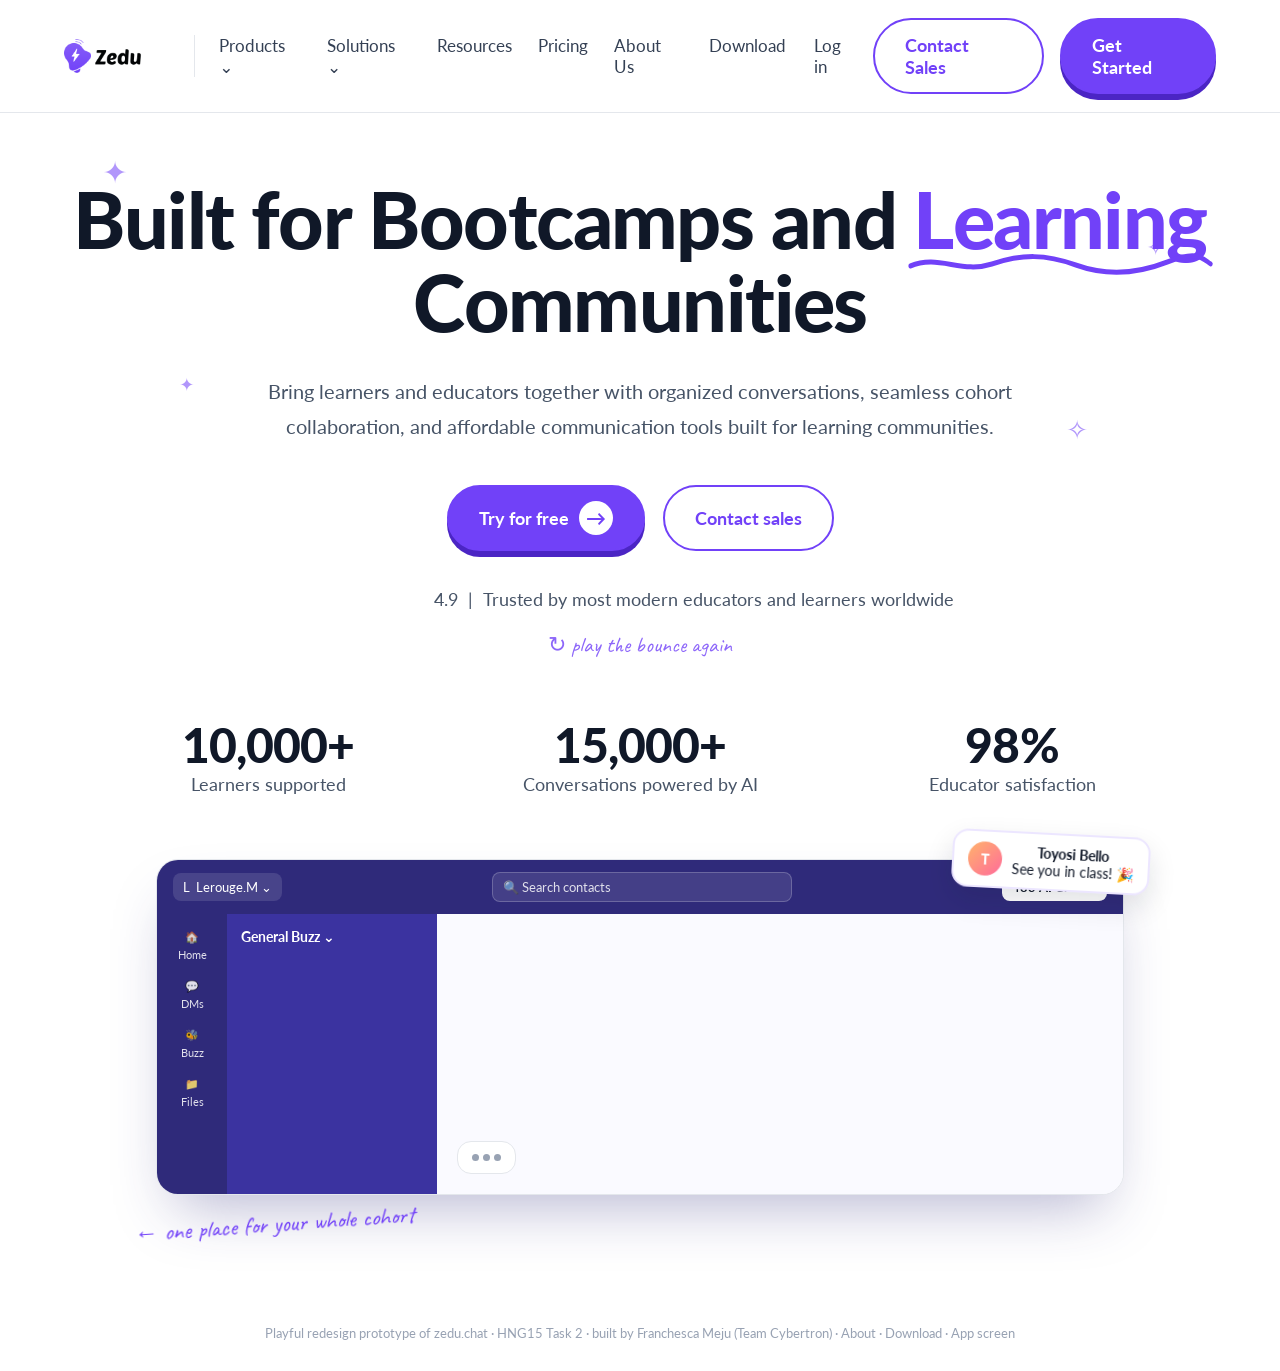
==== index.html @ e23e91f3 "Add subtle-delight app channel screen" ====
<!doctype html>
<html lang="en">
<head>
<meta charset="utf-8" />
<meta name="viewport" content="width=device-width, initial-scale=1" />
<title>Zedu — Built for Bootcamps and Learning Communities</title>
<meta name="description" content="A playful redesign prototype of the Zedu homepage hero (HNG15 Task 2)." />
<link rel="icon" href="zedu-logo.png" />
<link rel="preconnect" href="https://fonts.googleapis.com" />
<link rel="preconnect" href="https://fonts.gstatic.com" crossorigin />
<link href="https://fonts.googleapis.com/css2?family=Lato:wght@400;700;900&family=Caveat:wght@600&display=swap" rel="stylesheet" />
<style>
  :root {
    --purple: #7141f8;
    --purple-soft: #ece6ff;
    --purple-deep: #2f2a7a;
    --ink: #101828;
    --muted: #475467;
    --line: #e4e7ec;
    --bg: #ffffff;
    --star: #fdb022;
  }
  * { box-sizing: border-box; }
  html { scroll-behavior: smooth; }
  body {
    margin: 0;
    font-family: "Lato", system-ui, -apple-system, "Segoe UI", sans-serif;
    color: var(--ink);
    background: var(--bg);
    overflow-x: hidden;
  }
  a { color: inherit; text-decoration: none; }
  button { font: inherit; cursor: pointer; }

  /* ---------- Nav ---------- */
  .nav {
    position: sticky; top: 0; z-index: 20;
    display: flex; align-items: center; gap: 28px;
    padding: 18px clamp(16px, 5vw, 88px);
    background: rgba(255,255,255,.85);
    backdrop-filter: blur(10px);
    border-bottom: 1px solid var(--line);
  }
  .logo { display: flex; align-items: center; }
  .logo img { height: 34px; width: auto; transition: transform .4s cubic-bezier(.34,1.56,.64,1); }
  .logo:hover img { transform: rotate(-8deg) scale(1.08); }
  .links { display: flex; gap: 26px; font-size: 17px; color: #344054; margin-left: 24px; padding-left: 24px; border-left: 1px solid var(--line); }
  .links a { position: relative; }
  .links a::after {
    content: ""; position: absolute; left: 0; right: 0; bottom: -6px; height: 3px; border-radius: 3px;
    background: var(--purple); transform: scaleX(0); transform-origin: left; transition: transform .3s ease;
  }
  .links a:hover::after { transform: scaleX(1); }
  .nav-right { margin-left: auto; display: flex; align-items: center; gap: 16px; }
  .btn {
    display: inline-flex; align-items: center; gap: 10px;
    border-radius: 999px; padding: 14px 30px; font-size: 18px; font-weight: 700;
    transition: transform .2s cubic-bezier(.34,1.56,.64,1), box-shadow .2s ease, background .2s ease;
    border: 2px solid var(--purple);
  }
  .btn-solid { background: var(--purple); color: #fff; box-shadow: 0 6px 0 #4b25c4; }
  .btn-solid:hover { transform: translateY(-2px) rotate(-1deg); box-shadow: 0 8px 0 #4b25c4; }
  .btn-solid:active { transform: translateY(4px) scale(.97); box-shadow: 0 2px 0 #4b25c4; }
  .btn-ghost { background: #fff; color: var(--purple); }
  .btn-ghost:hover { background: var(--purple-soft); transform: translateY(-2px) rotate(1deg); }
  .login { font-size: 17px; color: #344054; }
  .menu-btn { display: none; margin-left: auto; background: none; border: 0; font-size: 28px; color: var(--ink); }

  /* ---------- Hero ---------- */
  .hero { position: relative; text-align: center; padding: 64px 16px 40px; isolation: isolate; }
  h1 {
    font-size: clamp(36px, 6.2vw, 82px); font-weight: 900; line-height: 1.05;
    letter-spacing: -.02em; margin: 0 auto; max-width: 1400px;
  }
  .word { display: inline-block; white-space: nowrap; }
  .learning { position: relative; color: var(--purple); }
  /* Each letter drops in and bounces when the page opens, then jumps when hovered. */
  .ch { display: inline-block; opacity: 0; transform: translateY(-90px) rotate(-12deg); }
  .play .ch { animation: drop .75s cubic-bezier(.34,1.7,.64,1) forwards; animation-delay: var(--d); }
  @keyframes drop {
    0% { opacity: 0; transform: translateY(-90px) rotate(-12deg); }
    60% { opacity: 1; transform: translateY(10px) rotate(4deg) scaleY(.9); }
    80% { transform: translateY(-6px) rotate(-2deg); }
    100% { opacity: 1; transform: none; }
  }
  .ch.hop { animation: hop .45s cubic-bezier(.34,1.56,.64,1); opacity: 1; transform: none; }
  @keyframes hop { 40% { transform: translateY(-16px) rotate(-8deg); } 100% { transform: none; } }
  .squiggle { position: absolute; left: -2%; bottom: -14px; width: 104%; height: 22px; overflow: visible; }
  .squiggle path {
    fill: none; stroke: var(--purple); stroke-width: 5; stroke-linecap: round;
    stroke-dasharray: 420; stroke-dashoffset: 420;
  }
  .play .squiggle path { animation: draw 1.2s ease-out forwards; animation-delay: var(--sq, 2s); }
  @keyframes draw { to { stroke-dashoffset: 0; } }
  .replay { margin-top: 18px; background: none; border: 0; color: var(--purple); font-family: "Caveat", cursive; font-size: 22px; opacity: .8; }
  .replay:hover { opacity: 1; transform: rotate(-3deg); }

  .sub { max-width: 780px; margin: 30px auto 0; font-size: clamp(17px, 1.6vw, 22px); line-height: 1.75; color: var(--muted); }
  .ctas { display: flex; gap: 18px; justify-content: center; margin-top: 40px; flex-wrap: wrap; }
  .arrow {
    display: inline-grid; place-items: center; width: 34px; height: 34px; border-radius: 50%;
    background: #fff; color: var(--purple); font-size: 20px; transition: transform .3s ease;
  }
  .btn-solid:hover .arrow { animation: nudge .6s ease-in-out infinite; }
  @keyframes nudge { 50% { transform: translateX(5px); } }

  .rating { margin-top: 34px; display: flex; gap: 10px; justify-content: center; align-items: center; color: var(--muted); font-size: 18px; flex-wrap: wrap; }
  .stars span { color: var(--star); font-size: 22px; display: inline-block; opacity: 0; transform: scale(0) rotate(-90deg); }
  .stars.pop span { animation: starPop .5s cubic-bezier(.34,1.56,.64,1) forwards; }
  .stars.pop span:nth-child(2) { animation-delay: .1s; }
  .stars.pop span:nth-child(3) { animation-delay: .2s; }
  .stars.pop span:nth-child(4) { animation-delay: .3s; }
  .stars.pop span:nth-child(5) { animation-delay: .4s; }
  @keyframes starPop { to { opacity: 1; transform: scale(1) rotate(0); } }
  .stars.pop span:hover { animation: twirl .6s ease; opacity: 1; transform: none; }
  @keyframes twirl { to { transform: rotate(360deg) scale(1.3); } }

  .stats { display: grid; grid-template-columns: repeat(3, 1fr); max-width: 1100px; margin: 56px auto 0; gap: 16px; }
  .stat b { display: block; font-size: clamp(32px, 4vw, 48px); font-weight: 900; letter-spacing: -.02em; }
  .stat small { font-size: 18px; color: var(--muted); }
  .stat { transition: transform .3s cubic-bezier(.34,1.56,.64,1); }
  .stat:hover { transform: translateY(-6px); }

  /* ---------- Playful background ---------- */
  .doodle { position: absolute; z-index: -1; pointer-events: none; color: var(--purple); opacity: .55; }
  .twinkle { animation: twinkle 3s ease-in-out infinite; }
  @keyframes twinkle { 50% { transform: scale(.6) rotate(25deg); opacity: .2; } }
  .d1 { top: 40px; left: 8%; font-size: 30px; }
  .d2 { top: 120px; right: 9%; font-size: 22px; animation-delay: .8s; }
  .d3 { top: 260px; left: 14%; font-size: 18px; animation-delay: 1.6s; }
  .d4 { top: 300px; right: 15%; font-size: 26px; animation-delay: 2.2s; }

  .bubbles { position: absolute; inset: 0; z-index: -1; overflow: hidden; pointer-events: none; }
  .bubble {
    position: absolute; bottom: -80px; padding: 8px 14px; border-radius: 18px 18px 18px 4px;
    background: var(--purple-soft); color: var(--purple); font-weight: 700; font-size: 15px;
    box-shadow: 0 6px 16px rgba(113,65,248,.15); white-space: nowrap;
    animation: rise linear forwards;
  }
  .bubble.right { border-radius: 18px 18px 4px 18px; background: #fff; border: 2px solid var(--purple-soft); }
  @keyframes rise {
    0% { transform: translateY(0) rotate(-4deg); opacity: 0; }
    10% { opacity: .95; }
    50% { transform: translateY(-50vh) translateX(14px) rotate(3deg); }
    100% { transform: translateY(-110vh) translateX(-10px) rotate(-3deg); opacity: 0; }
  }

  .plane { position: absolute; z-index: -1; top: 170px; left: -80px; font-size: 34px; offset-path: path("M0,60 C220,-40 420,160 680,40 S1160,-20 1500,80"); animation: fly 12s ease-in-out infinite; }
  @supports not (offset-path: path("M0,0")) { .plane { display: none; } }
  @keyframes fly { 0% { offset-distance: 0%; opacity: 0; } 8% { opacity: 1; } 92% { opacity: 1; } 100% { offset-distance: 100%; opacity: 0; } }

  /* ---------- App preview ---------- */
  .preview-wrap { position: relative; max-width: 1000px; margin: 64px auto 0; padding: 0 16px; }
  .preview {
    border-radius: 22px; overflow: hidden; border: 1px solid var(--line);
    box-shadow: 0 30px 60px -20px rgba(47,42,122,.35);
    animation: bob 6s ease-in-out infinite; background: #fff; text-align: left;
  }
  @keyframes bob { 50% { transform: translateY(-10px); } }
  .p-top { background: var(--purple-deep); color: #fff; display: flex; align-items: center; gap: 14px; padding: 12px 16px; font-size: 13px; }
  .p-org { background: rgba(255,255,255,.12); padding: 6px 10px; border-radius: 8px; }
  .p-search { flex: 1; max-width: 300px; margin: 0 auto; background: rgba(255,255,255,.12); border: 1px solid rgba(255,255,255,.25); border-radius: 8px; padding: 6px 10px; opacity: .85; }
  .p-credits { background: #fff; color: var(--ink); padding: 6px 10px; border-radius: 8px; font-weight: 700; }
  .p-body { display: grid; grid-template-columns: 70px 210px 1fr; min-height: 280px; }
  .p-rail { background: var(--purple-deep); display: flex; flex-direction: column; gap: 18px; align-items: center; padding: 16px 0; color: #fff; font-size: 11px; }
  .p-rail div { display: grid; gap: 4px; justify-items: center; opacity: .85; }
  .p-side { background: #3b33a0; color: #fff; padding: 14px; display: grid; align-content: start; gap: 8px; font-size: 14px; }
  .p-side .ch { padding: 8px 10px; border-radius: 8px; transition: background .2s, transform .2s; }
  .p-side .ch:hover { background: rgba(255,255,255,.15); transform: translateX(4px); }
  .p-side .ch.on { background: rgba(255,255,255,.2); font-weight: 700; }
  .p-main { padding: 20px; display: grid; align-content: end; gap: 10px; background: #fafaff; }
  .msg { max-width: 75%; padding: 10px 14px; border-radius: 14px 14px 14px 4px; background: #fff; border: 1px solid var(--line); font-size: 14px; opacity: 0; transform: translateY(12px) scale(.96); }
  .msg.me { justify-self: end; border-radius: 14px 14px 4px 14px; background: var(--purple); color: #fff; border: 0; }
  .msg.show { animation: msgIn .45s cubic-bezier(.34,1.56,.64,1) forwards; }
  @keyframes msgIn { to { opacity: 1; transform: none; } }
  .typing { display: inline-flex; gap: 4px; padding: 12px 14px; background: #fff; border: 1px solid var(--line); border-radius: 14px; width: max-content; }
  .typing i { width: 7px; height: 7px; border-radius: 50%; background: #98a2b3; animation: dot 1.2s infinite; }
  .typing i:nth-child(2) { animation-delay: .15s; } .typing i:nth-child(3) { animation-delay: .3s; }
  @keyframes dot { 30% { transform: translateY(-5px); background: var(--purple); } }
  .note {
    position: absolute; right: -10px; top: -26px; background: #fff; border-radius: 16px; padding: 10px 14px;
    border: 2px solid var(--purple-soft); box-shadow: 0 12px 28px rgba(16,24,40,.12); font-size: 14px;
    display: flex; gap: 10px; align-items: center; transform: rotate(3deg); animation: wiggle 4s ease-in-out infinite;
  }
  .note .av { width: 34px; height: 34px; border-radius: 50%; background: linear-gradient(135deg,#ffb36b,#ff6b9a); display: grid; place-items: center; color: #fff; font-weight: 900; }
  @keyframes wiggle { 0%,100% { transform: rotate(3deg); } 50% { transform: rotate(-2deg) translateY(-4px); } }
  .hand { font-family: "Caveat", cursive; color: var(--purple); font-size: 24px; position: absolute; left: -6px; bottom: -44px; transform: rotate(-4deg); }

  /* ---------- Cursor sparkles + confetti ---------- */
  .spark, .confetti { position: fixed; pointer-events: none; z-index: 50; }
  .spark { width: 8px; height: 8px; border-radius: 50%; background: var(--purple); animation: spark .7s ease-out forwards; }
  @keyframes spark { to { transform: translate(var(--dx), var(--dy)) scale(0); opacity: 0; } }
  .confetti { font-size: 22px; animation: burst 1.1s cubic-bezier(.2,.8,.3,1) forwards; }
  @keyframes burst { to { transform: translate(var(--dx), var(--dy)) rotate(var(--rot)); opacity: 0; } }

  footer { text-align: center; color: #98a2b3; font-size: 13px; padding: 90px 16px 30px; }

  /* ---------- Responsive ---------- */
  @media (max-width: 1100px) { .links { display: none; } }
  @media (max-width: 760px) {
    .nav-right { display: none; }
    .menu-btn { display: block; }
    .nav.open .nav-right { display: flex; flex-direction: column; position: absolute; top: 100%; left: 0; right: 0; background: #fff; padding: 16px; border-bottom: 1px solid var(--line); }
    .stats { grid-template-columns: 1fr; gap: 26px; }
    .p-body { grid-template-columns: 1fr; }
    .p-rail, .p-side { display: none; }
    .note { right: 6px; top: -34px; font-size: 12px; }
    .learning { white-space: normal; }
    .plane { display: none; }
  }

  /* Respect people who prefer less motion */
  @media (prefers-reduced-motion: reduce) {
    *, *::before, *::after { animation: none !important; transition: none !important; }
    .stars span, .msg, .ch { opacity: 1; transform: none; }
    .squiggle path { stroke-dashoffset: 0; }
    .bubbles, .plane { display: none; }
  }
</style>
</head>
<body>
  <nav class="nav" id="nav">
    <a class="logo" href="#" aria-label="Zedu home"><img src="zedu-logo.png" alt="Zedu" /></a>
    <div class="links">
      <a href="#">Products ⌄</a><a href="#">Solutions ⌄</a><a href="#">Resources</a>
      <a href="#">Pricing</a><a href="about.html">About Us</a><a href="download.html">Download</a>
    </div>
    <div class="nav-right">
      <a class="login" href="#">Log in</a>
      <a class="btn btn-ghost" href="#">Contact Sales</a>
      <a class="btn btn-solid" href="#">Get Started</a>
    </div>
    <button class="menu-btn" aria-label="Open menu" onclick="document.getElementById('nav').classList.toggle('open')">☰</button>
  </nav>

  <main class="hero">
    <div class="bubbles" id="bubbles" aria-hidden="true"></div>
    <div class="plane" aria-hidden="true">✈️</div>
    <div class="doodle twinkle d1" aria-hidden="true">✦</div>
    <div class="doodle twinkle d2" aria-hidden="true">✧</div>
    <div class="doodle twinkle d3" aria-hidden="true">✦</div>
    <div class="doodle twinkle d4" aria-hidden="true">✧</div>

    <h1 id="headline" aria-label="Built for Bootcamps and Learning Communities"></h1>

    <p class="sub">Bring learners and educators together with organized conversations, seamless cohort collaboration, and affordable communication tools built for learning communities.</p>

    <div class="ctas">
      <a class="btn btn-solid" href="#" id="try">Try for free <span class="arrow">→</span></a>
      <a class="btn btn-ghost" href="#">Contact sales</a>
    </div>

    <div class="rating">
      <span class="stars" id="stars" aria-label="Rated 4.9 out of 5"><span>★</span><span>★</span><span>★</span><span>★</span><span>★</span></span>
      <span>4.9</span><span aria-hidden="true">|</span>
      <span>Trusted by most modern educators and learners worldwide</span>
    </div>
    <button class="replay" id="replay" type="button">↻ play the bounce again</button>

    <section class="stats" aria-label="Zedu in numbers">
      <div class="stat"><b data-count="10000" data-suffix="+">0</b><small>Learners supported</small></div>
      <div class="stat"><b data-count="15000" data-suffix="+">0</b><small>Conversations powered by AI</small></div>
      <div class="stat"><b data-count="98" data-suffix="%">0</b><small>Educator satisfaction</small></div>
    </section>

    <div class="preview-wrap">
      <div class="note"><span class="av">T</span><span><b>Toyosi Bello</b><br/>See you in class! 🎉</span></div>
      <div class="preview" aria-label="Zedu app preview">
        <div class="p-top"><span class="p-org">L &nbsp;Lerouge.M ⌄</span><span class="p-search">🔍 Search contacts</span><span class="p-credits">483 AI Credits</span></div>
        <div class="p-body">
          <div class="p-rail"><div>🏠<span>Home</span></div><div>💬<span>DMs</span></div><div>🐝<span>Buzz</span></div><div>📁<span>Files</span></div></div>
          <div class="p-side"><b>General Buzz ⌄</b><span class="ch on"># cohort-12</span><span class="ch"># announcements</span><span class="ch"># design-track</span><span class="ch">🎥 Meeting</span></div>
          <div class="p-main" id="chat">
            <div class="msg">Morning everyone! Today's live class starts at 10 ☀️</div>
            <div class="msg me">Joining from my phone 📱</div>
            <div class="msg">AI notes from yesterday are pinned 📌</div>
            <div class="typing" aria-label="Someone is typing"><i></i><i></i><i></i></div>
          </div>
        </div>
      </div>
      <span class="hand">← one place for your whole cohort</span>
    </div>
  </main>

  <footer>Playful redesign prototype of zedu.chat · HNG15 Task 2 · built by Franchesca Meju (Team Cybertron) · <a href="about.html">About</a> · <a href="download.html">Download</a> · <a href="app.html">App screen</a></footer>

<script>
  const reduce = matchMedia("(prefers-reduced-motion: reduce)").matches;

  // Chat bubbles that drift up behind the hero: Zedu is about conversations.
  const words = ["Hello class 👋","Assignment due Fri 📚","Great question!","Live in 5 mins 🎥","Notes shared 📝","Welcome, cohort 12 🎓","Who's joining? 🙋","AI summary ready ✨"];
  const bubbles = document.getElementById("bubbles");
  function addBubble() {
    if (reduce || document.hidden) return;
    const b = document.createElement("div");
    b.className = "bubble" + (Math.random() < .4 ? " right" : "");
    b.textContent = words[Math.floor(Math.random() * words.length)];
    b.style.left = Math.random() * 90 + "%";
    const dur = 11 + Math.random() * 7;
    b.style.animationDuration = dur + "s";
    bubbles.appendChild(b);
    setTimeout(() => b.remove(), dur * 1000);
  }
  for (let i = 0; i < 3; i++) setTimeout(addBubble, i * 900);
  setInterval(addBubble, 2200);

  // Build the headline letter by letter so every letter can bounce in.
  const headline = document.getElementById("headline");
  const WORDS = ["Built", "for", "Bootcamps", "and", "Learning", "Communities"];
  const STEP = 0.045; // seconds between letters
  let n = 0;
  WORDS.forEach((w, wi) => {
    const word = document.createElement("span");
    word.className = "word" + (w === "Learning" ? " learning" : "");
    word.setAttribute("aria-hidden", "true");
    [...w].forEach((letter) => {
      const ch = document.createElement("span");
      ch.className = "ch";
      ch.textContent = letter;
      ch.style.setProperty("--d", (n++ * STEP).toFixed(3) + "s");
      // Hover makes a letter hop again.
      ch.addEventListener("mouseenter", () => {
        ch.classList.remove("hop"); void ch.offsetWidth; ch.classList.add("hop");
      });
      word.appendChild(ch);
    });
    if (w === "Learning") {
      word.insertAdjacentHTML("beforeend",
        '<svg class="squiggle" viewBox="0 0 400 22" preserveAspectRatio="none" aria-hidden="true"><path d="M3 14 C 40 2, 70 22, 110 12 S 180 2, 220 13 S 300 22, 340 10 S 385 6, 397 12"/></svg>');
    }
    headline.appendChild(word);
    if (wi < WORDS.length - 1) headline.appendChild(document.createTextNode(" "));
  });
  const lettersDone = n * STEP + 0.75; // last letter starts + its bounce time
  headline.style.setProperty("--sq", lettersDone.toFixed(2) + "s");

  const stars = document.getElementById("stars");

  // The opening show: letters bounce, the squiggle draws, then the stars pop one by one.
  function playIntro() {
    headline.classList.remove("play");
    headline.querySelectorAll(".hop").forEach((c) => c.classList.remove("hop"));
    stars.classList.remove("pop");
    void headline.offsetWidth; // restart CSS animations
    if (reduce) {
      headline.querySelectorAll(".ch").forEach((c) => { c.style.opacity = 1; c.style.transform = "none"; });
      stars.classList.add("pop");
      return;
    }
    headline.classList.add("play");
    setTimeout(() => stars.classList.add("pop"), (lettersDone + 0.6) * 1000);
  }

  // Only start when the tab is actually visible, so opening it in a background tab doesn't waste the show.
  if (document.visibilityState === "visible") {
    requestAnimationFrame(playIntro);
  } else {
    document.addEventListener("visibilitychange", function once() {
      if (document.visibilityState === "visible") {
        document.removeEventListener("visibilitychange", once);
        playIntro();
      }
    });
  }
  document.getElementById("replay").addEventListener("click", playIntro);

  // Stats count up and the chat plays when they scroll into view.
  const io = new IntersectionObserver((entries) => {
    entries.forEach((e) => {
      if (!e.isIntersecting) return;
      if (e.target.dataset.count) countUp(e.target);
      if (e.target.id === "chat") playChat(e.target);
      io.unobserve(e.target);
    });
  }, { threshold: .4 });
  document.querySelectorAll("[data-count]").forEach((el) => io.observe(el));
  io.observe(document.getElementById("chat"));

  function countUp(el) {
    const end = +el.dataset.count, suffix = el.dataset.suffix || "";
    if (reduce) { el.textContent = end.toLocaleString() + suffix; return; }
    const start = performance.now(), dur = 1600;
    (function tick(now) {
      const t = Math.min(1, (now - start) / dur), eased = 1 - Math.pow(1 - t, 3);
      el.textContent = Math.round(end * eased).toLocaleString() + suffix;
      if (t < 1) requestAnimationFrame(tick);
    })(start);
  }

  function playChat(chat) {
    chat.querySelectorAll(".msg").forEach((m, i) => setTimeout(() => m.classList.add("show"), reduce ? 0 : 500 + i * 900));
  }

  // "Try for free" throws a little graduation confetti.
  document.getElementById("try").addEventListener("click", (e) => {
    e.preventDefault();
    if (reduce) return;
    const r = e.currentTarget.getBoundingClientRect();
    const bits = ["🎓","✨","📚","⭐","💜","✏️"];
    for (let i = 0; i < 18; i++) {
      const c = document.createElement("span");
      c.className = "confetti";
      c.textContent = bits[i % bits.length];
      c.style.left = r.left + r.width / 2 + "px";
      c.style.top = r.top + r.height / 2 + "px";
      const a = Math.random() * Math.PI * 2, d = 90 + Math.random() * 140;
      c.style.setProperty("--dx", Math.cos(a) * d + "px");
      c.style.setProperty("--dy", Math.sin(a) * d - 60 + "px");
      c.style.setProperty("--rot", (Math.random() * 540 - 270) + "deg");
      document.body.appendChild(c);
      setTimeout(() => c.remove(), 1200);
    }
  });

  // A soft sparkle trail for mouse users only (not on touch screens).
  if (!reduce && matchMedia("(pointer: fine)").matches) {
    let last = 0;
    addEventListener("mousemove", (e) => {
      const now = performance.now();
      if (now - last < 40) return;
      last = now;
      const s = document.createElement("span");
      s.className = "spark";
      s.style.left = e.clientX + "px";
      s.style.top = e.clientY + "px";
      s.style.setProperty("--dx", (Math.random() * 30 - 15) + "px");
      s.style.setProperty("--dy", (Math.random() * 30 + 10) + "px");
      document.body.appendChild(s);
      setTimeout(() => s.remove(), 700);
    });
  }
</script>
</body>
</html>
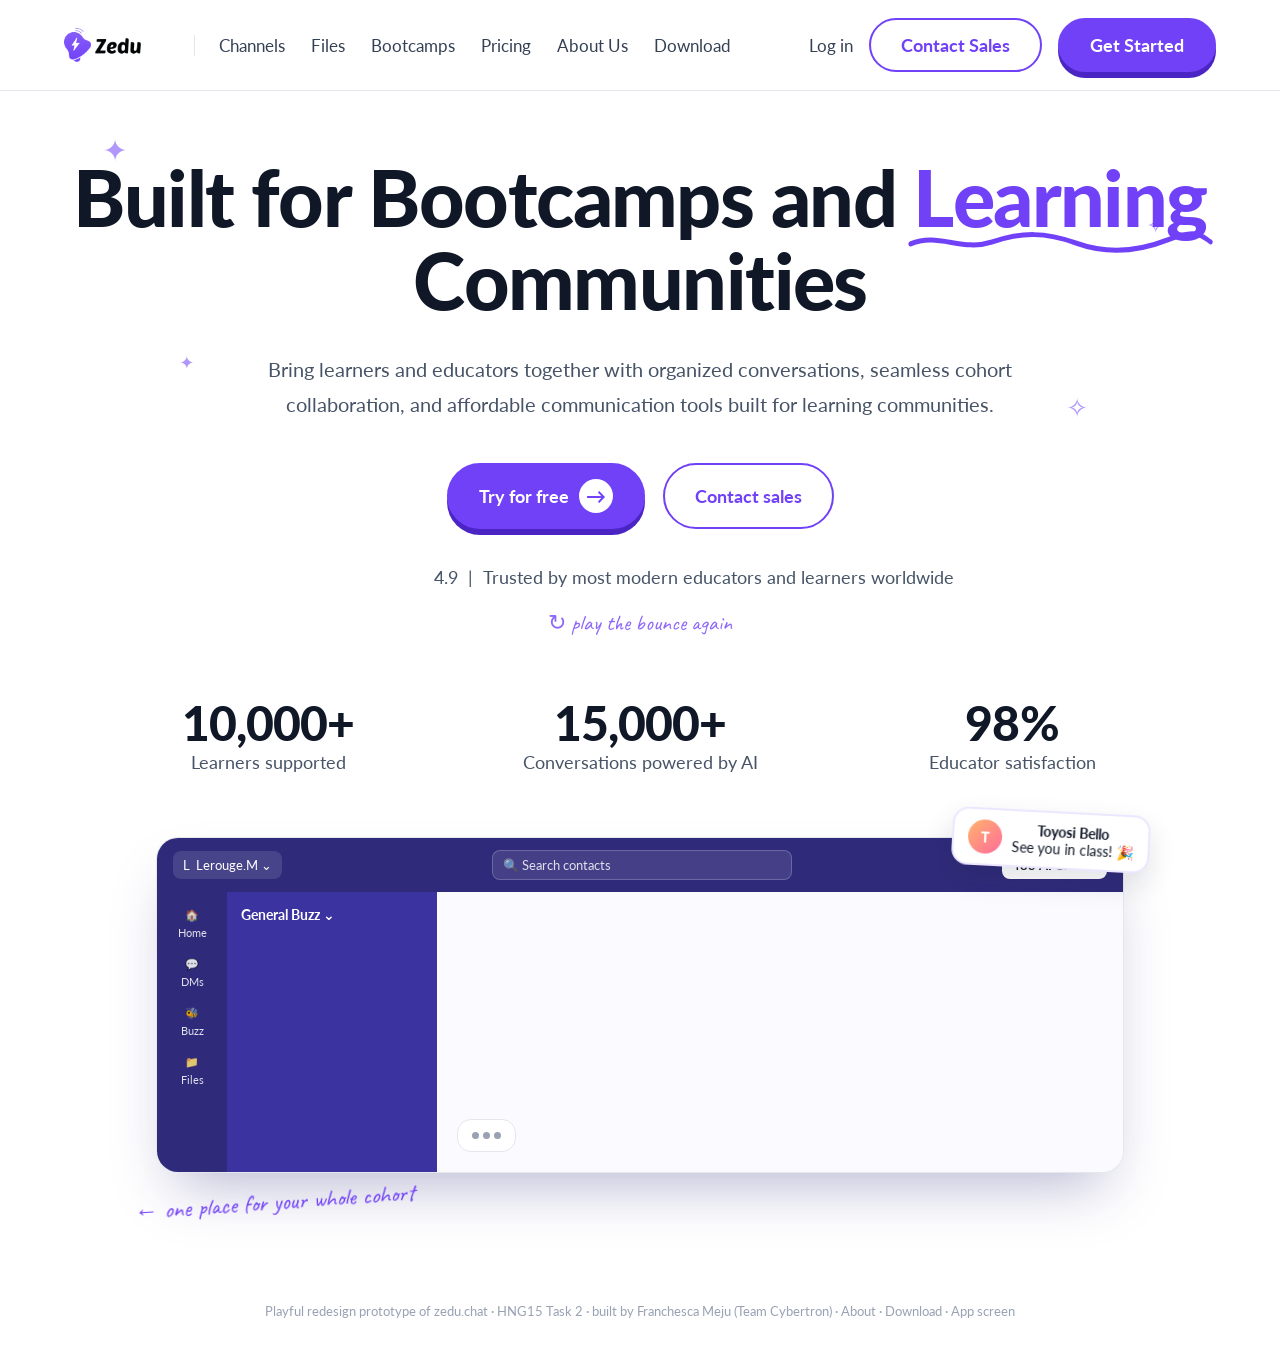
==== commit d9d76e1a: "Add Pricing, Channels, Files and Bootcamps pages in the homepage style; link all pages" ====
--- a/index.html
+++ b/index.html
@@ -222,8 +222,8 @@
   <nav class="nav" id="nav">
     <a class="logo" href="#" aria-label="Zedu home"><img src="zedu-logo.png" alt="Zedu" /></a>
     <div class="links">
-      <a href="#">Products ⌄</a><a href="#">Solutions ⌄</a><a href="#">Resources</a>
-      <a href="#">Pricing</a><a href="about.html">About Us</a><a href="download.html">Download</a>
+      <a href="channels.html">Channels</a><a href="files.html">Files</a><a href="bootcamps.html">Bootcamps</a>
+      <a href="pricing.html">Pricing</a><a href="about.html">About Us</a><a href="download.html">Download</a>
     </div>
     <div class="nav-right">
       <a class="login" href="#">Log in</a>
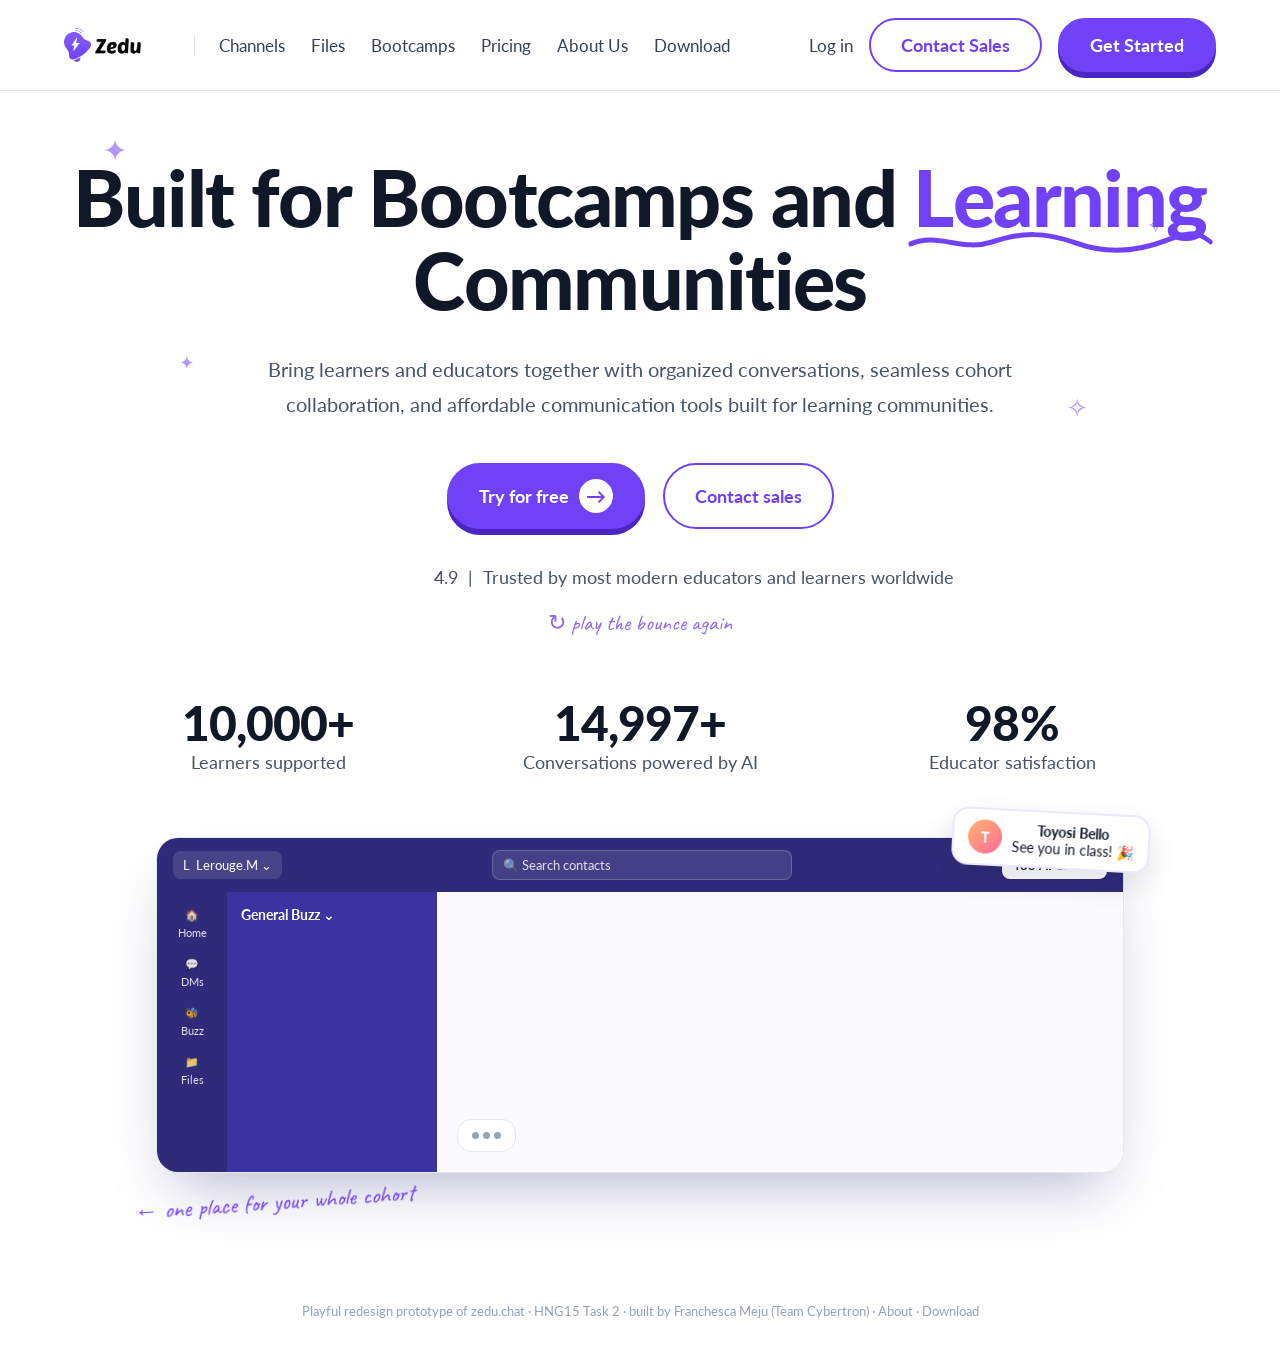
==== commit 14d32bcf: "Remove style experiments; keep the 7 submission pages" ====
--- a/index.html
+++ b/index.html
@@ -282,7 +282,7 @@
     </div>
   </main>
 
-  <footer>Playful redesign prototype of zedu.chat · HNG15 Task 2 · built by Franchesca Meju (Team Cybertron) · <a href="about.html">About</a> · <a href="download.html">Download</a> · <a href="app.html">App screen</a></footer>
+  <footer>Playful redesign prototype of zedu.chat · HNG15 Task 2 · built by Franchesca Meju (Team Cybertron) · <a href="about.html">About</a> · <a href="download.html">Download</a></footer>
 
 <script>
   const reduce = matchMedia("(prefers-reduced-motion: reduce)").matches;
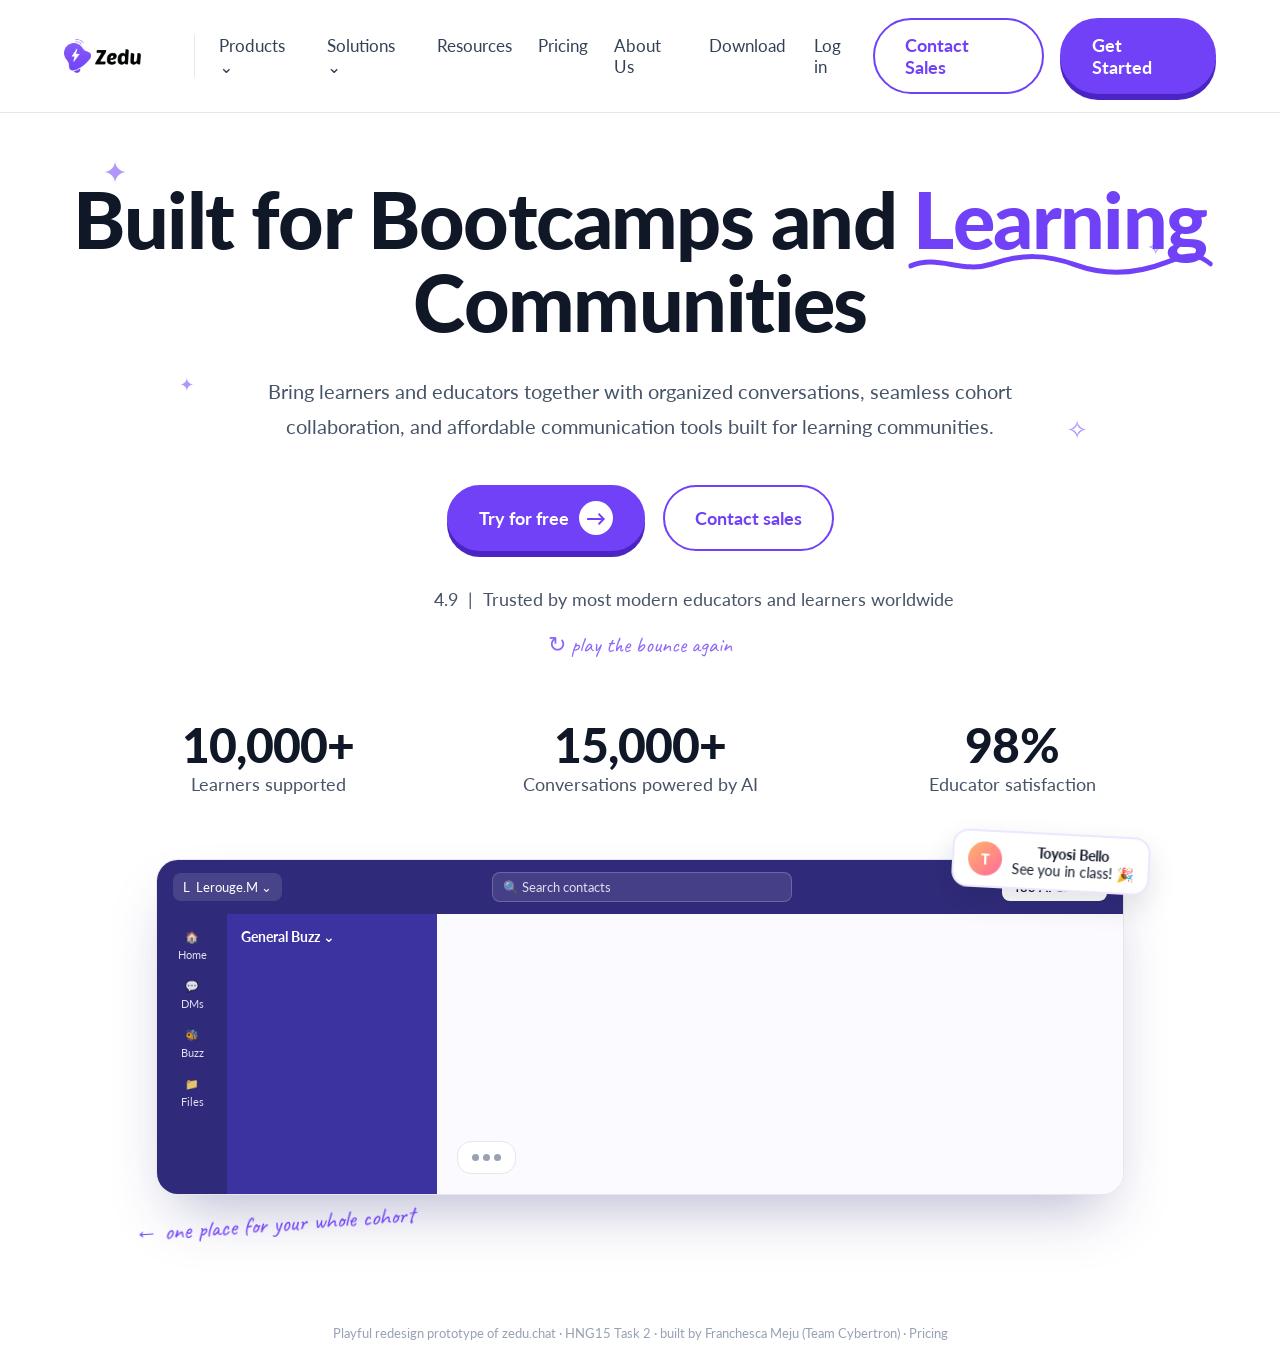
==== commit 35fcd39a: "Submission: Home + Pricing only; calmer homepage (bubbles stop, plane flies once, no sparkle trail)" ====
--- a/index.html
+++ b/index.html
@@ -145,7 +145,7 @@
     100% { transform: translateY(-110vh) translateX(-10px) rotate(-3deg); opacity: 0; }
   }
 
-  .plane { position: absolute; z-index: -1; top: 170px; left: -80px; font-size: 34px; offset-path: path("M0,60 C220,-40 420,160 680,40 S1160,-20 1500,80"); animation: fly 12s ease-in-out infinite; }
+  .plane { position: absolute; z-index: -1; top: 170px; left: -80px; font-size: 34px; offset-path: path("M0,60 C220,-40 420,160 680,40 S1160,-20 1500,80"); animation: fly 12s ease-in-out 1 forwards; }
   @supports not (offset-path: path("M0,0")) { .plane { display: none; } }
   @keyframes fly { 0% { offset-distance: 0%; opacity: 0; } 8% { opacity: 1; } 92% { opacity: 1; } 100% { offset-distance: 100%; opacity: 0; } }
 
@@ -222,8 +222,8 @@
   <nav class="nav" id="nav">
     <a class="logo" href="#" aria-label="Zedu home"><img src="zedu-logo.png" alt="Zedu" /></a>
     <div class="links">
-      <a href="channels.html">Channels</a><a href="files.html">Files</a><a href="bootcamps.html">Bootcamps</a>
-      <a href="pricing.html">Pricing</a><a href="about.html">About Us</a><a href="download.html">Download</a>
+      <a href="#">Products ⌄</a><a href="#">Solutions ⌄</a><a href="#">Resources</a>
+      <a href="pricing.html">Pricing</a><a href="#">About Us</a><a href="#">Download</a>
     </div>
     <div class="nav-right">
       <a class="login" href="#">Log in</a>
@@ -282,7 +282,7 @@
     </div>
   </main>
 
-  <footer>Playful redesign prototype of zedu.chat · HNG15 Task 2 · built by Franchesca Meju (Team Cybertron) · <a href="about.html">About</a> · <a href="download.html">Download</a></footer>
+  <footer>Playful redesign prototype of zedu.chat · HNG15 Task 2 · built by Franchesca Meju (Team Cybertron)  · <a href="pricing.html">Pricing</a></footer>
 
 <script>
   const reduce = matchMedia("(prefers-reduced-motion: reduce)").matches;
@@ -302,7 +302,8 @@
     setTimeout(() => b.remove(), dur * 1000);
   }
   for (let i = 0; i < 3; i++) setTimeout(addBubble, i * 900);
-  setInterval(addBubble, 2200);
+  let bubblesLeft = 5;
+  const bubbleTimer = setInterval(() => { if (bubblesLeft-- <= 0) return clearInterval(bubbleTimer); addBubble(); }, 2200);
 
   // Build the headline letter by letter so every letter can bounce in.
   const headline = document.getElementById("headline");
@@ -411,24 +412,6 @@
       setTimeout(() => c.remove(), 1200);
     }
   });
-
-  // A soft sparkle trail for mouse users only (not on touch screens).
-  if (!reduce && matchMedia("(pointer: fine)").matches) {
-    let last = 0;
-    addEventListener("mousemove", (e) => {
-      const now = performance.now();
-      if (now - last < 40) return;
-      last = now;
-      const s = document.createElement("span");
-      s.className = "spark";
-      s.style.left = e.clientX + "px";
-      s.style.top = e.clientY + "px";
-      s.style.setProperty("--dx", (Math.random() * 30 - 15) + "px");
-      s.style.setProperty("--dy", (Math.random() * 30 + 10) + "px");
-      document.body.appendChild(s);
-      setTimeout(() => s.remove(), 700);
-    });
-  }
 </script>
 </body>
 </html>
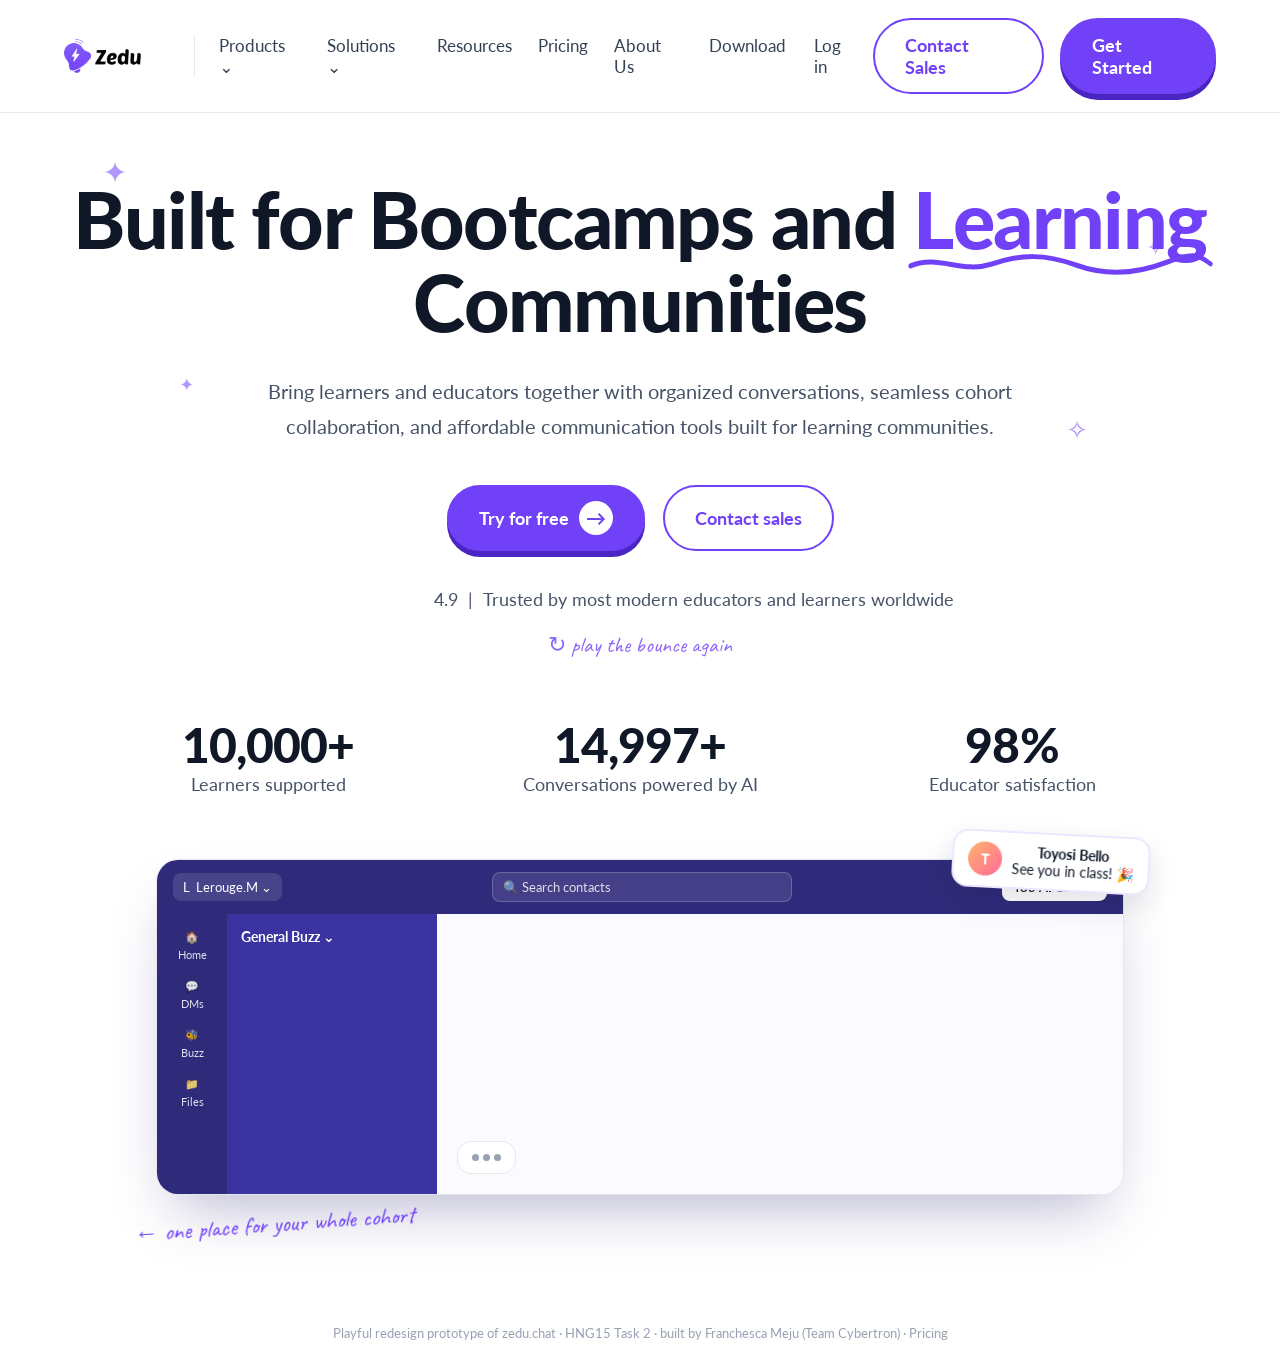
==== commit a233840a: "Home: remove the paper plane Co-Authored-By: Claude Opus 5.5 <noreply@anthropic.com>" ====
--- a/index.html
+++ b/index.html
@@ -145,9 +145,6 @@
     100% { transform: translateY(-110vh) translateX(-10px) rotate(-3deg); opacity: 0; }
   }
 
-  .plane { position: absolute; z-index: -1; top: 170px; left: -80px; font-size: 34px; offset-path: path("M0,60 C220,-40 420,160 680,40 S1160,-20 1500,80"); animation: fly 12s ease-in-out 1 forwards; }
-  @supports not (offset-path: path("M0,0")) { .plane { display: none; } }
-  @keyframes fly { 0% { offset-distance: 0%; opacity: 0; } 8% { opacity: 1; } 92% { opacity: 1; } 100% { offset-distance: 100%; opacity: 0; } }
 
   /* ---------- App preview ---------- */
   .preview-wrap { position: relative; max-width: 1000px; margin: 64px auto 0; padding: 0 16px; }
@@ -206,7 +203,6 @@
     .p-rail, .p-side { display: none; }
     .note { right: 6px; top: -34px; font-size: 12px; }
     .learning { white-space: normal; }
-    .plane { display: none; }
   }
 
   /* Respect people who prefer less motion */
@@ -214,7 +210,7 @@
     *, *::before, *::after { animation: none !important; transition: none !important; }
     .stars span, .msg, .ch { opacity: 1; transform: none; }
     .squiggle path { stroke-dashoffset: 0; }
-    .bubbles, .plane { display: none; }
+    .bubbles { display: none; }
   }
 </style>
 </head>
@@ -235,7 +231,6 @@
 
   <main class="hero">
     <div class="bubbles" id="bubbles" aria-hidden="true"></div>
-    <div class="plane" aria-hidden="true">✈️</div>
     <div class="doodle twinkle d1" aria-hidden="true">✦</div>
     <div class="doodle twinkle d2" aria-hidden="true">✧</div>
     <div class="doodle twinkle d3" aria-hidden="true">✦</div>
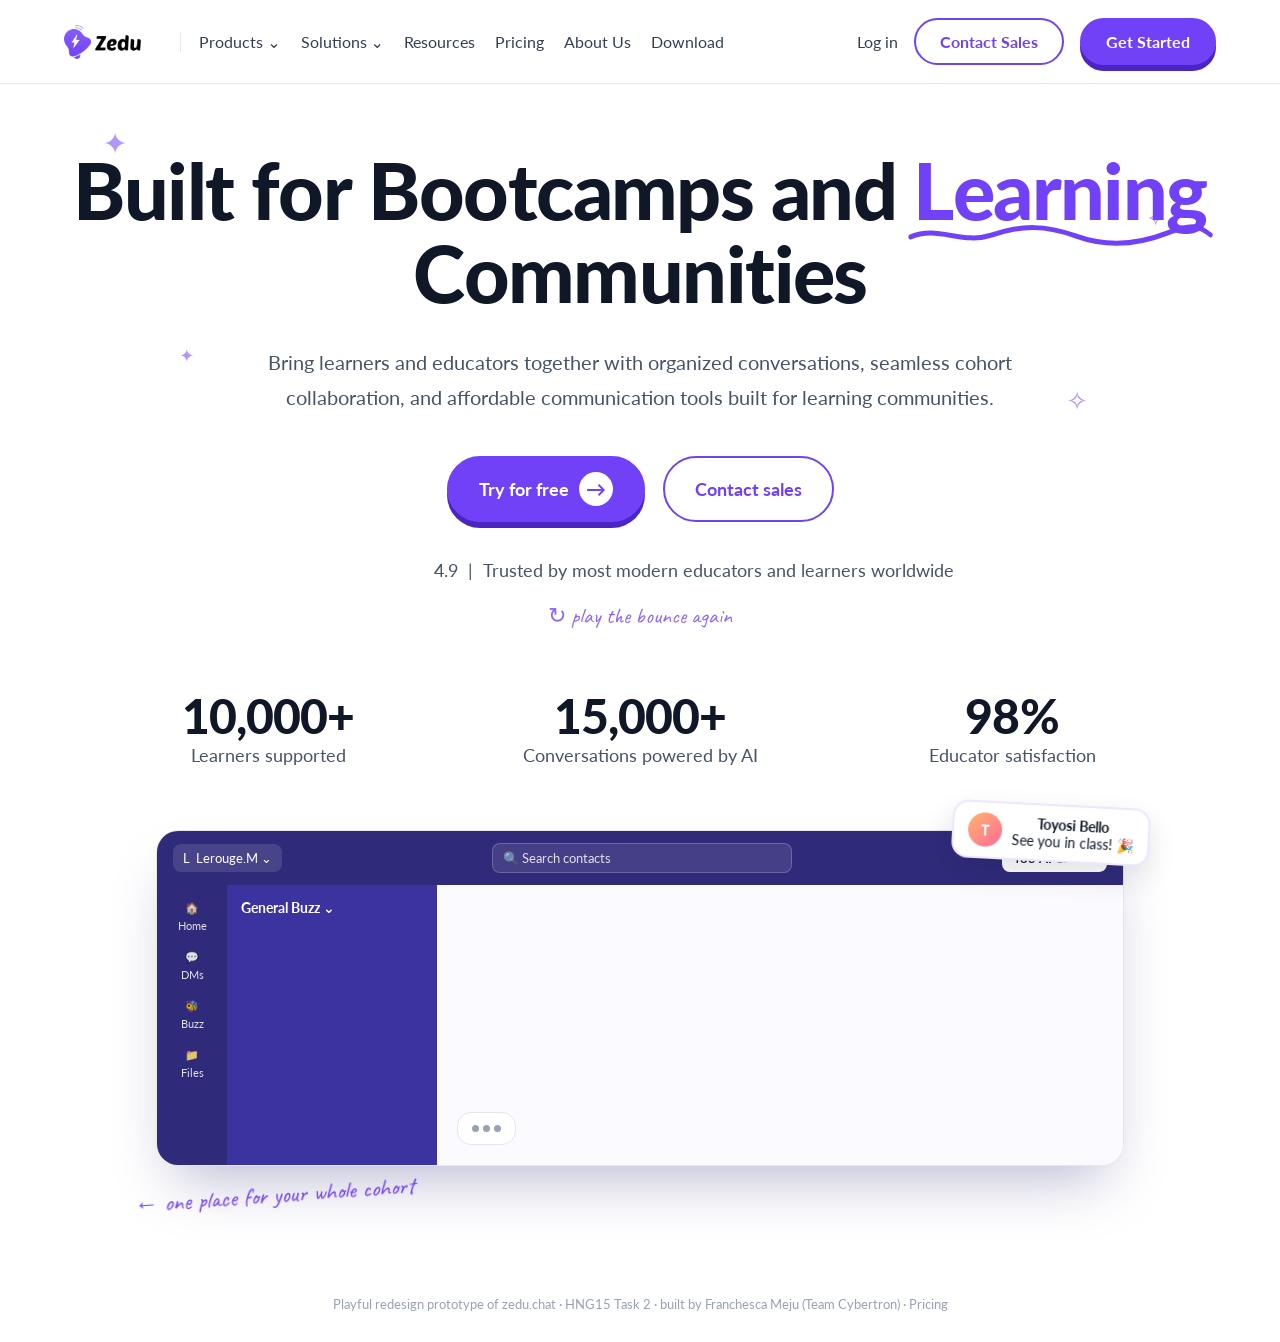
==== commit 235df8ca: "Keep the top menu on one line at laptop widths Co-Authored-By: Claude Opus 5.5 <noreply@anthropic.co" ====
--- a/index.html
+++ b/index.html
@@ -194,6 +194,12 @@
 
   /* ---------- Responsive ---------- */
   @media (max-width: 1100px) { .links { display: none; } }
+  /* Keep the top menu on one line at laptop widths */
+  .nav, .nav a, .nav .btn { white-space: nowrap; }
+  .nav .btn { padding: 12px 24px; font-size: 16px; }
+  @media (max-width: 1360px) { .links { gap: 20px; font-size: 16px; margin-left: 18px; padding-left: 18px; } .nav { gap: 20px; } .login { font-size: 16px; } }
+  @media (max-width: 1240px) { .links { display: none; } }
+
   @media (max-width: 760px) {
     .nav-right { display: none; }
     .menu-btn { display: block; }
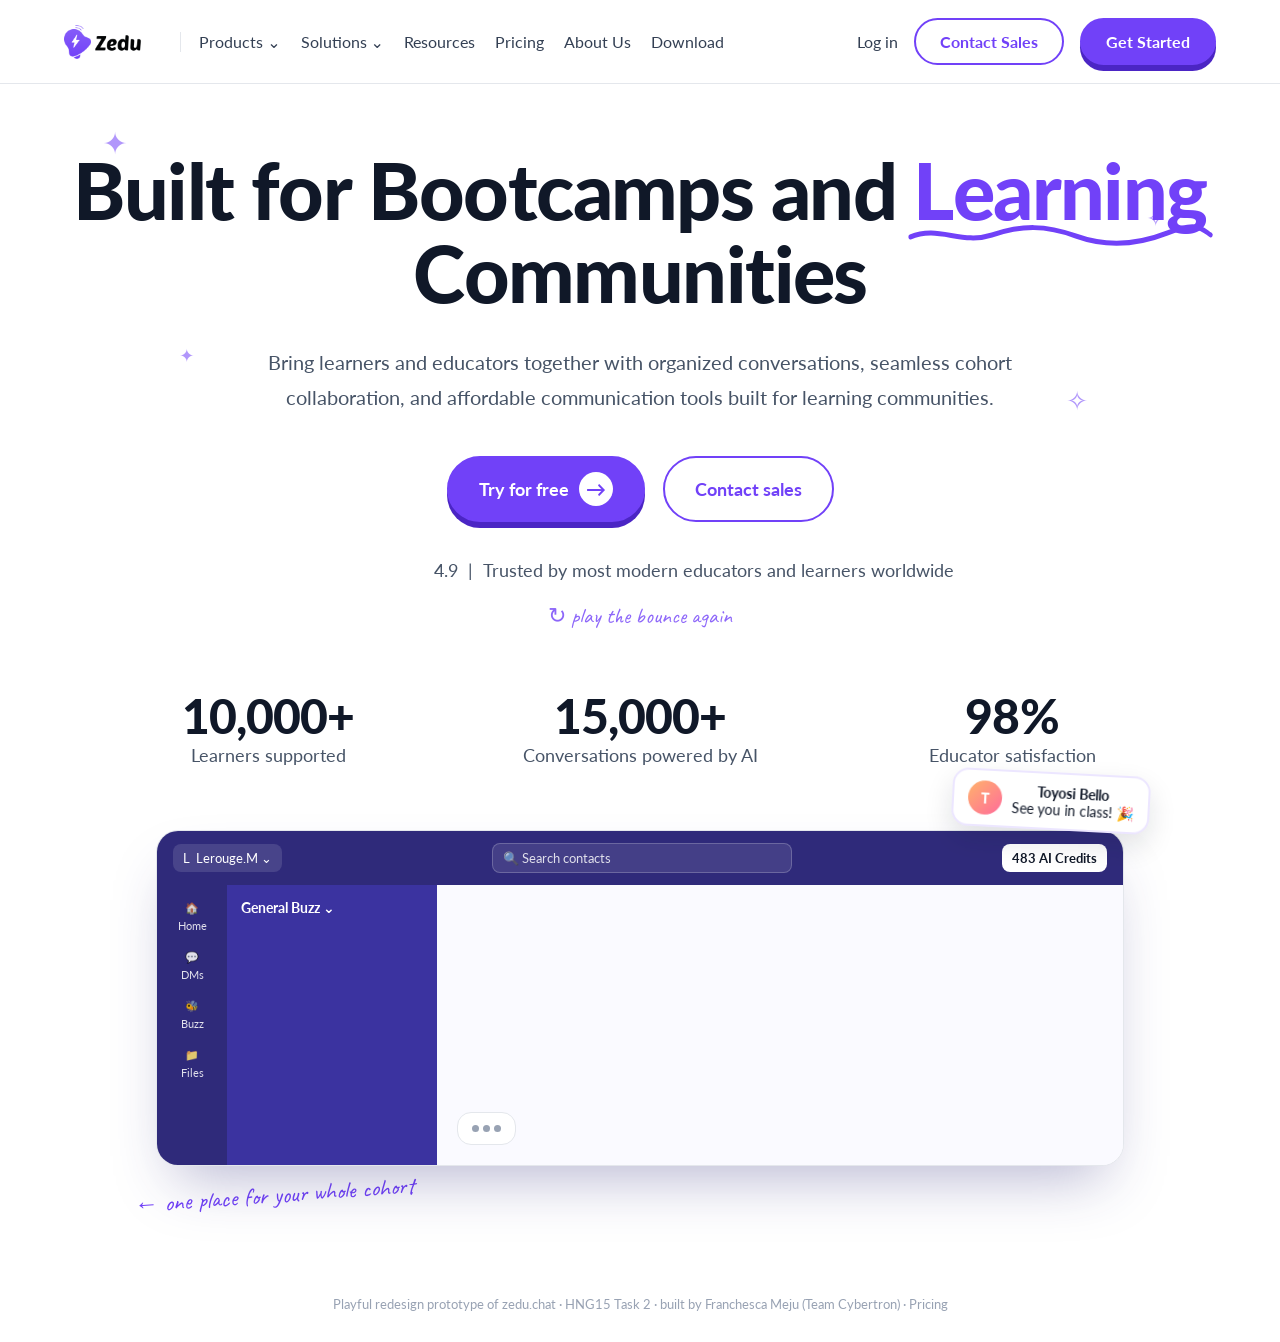
==== commit 7fc658ba: "Home: keep the Toyosi Bello note on top of the app preview Co-Authored-By: Claude Opus 5.5 <noreply@" ====
--- a/index.html
+++ b/index.html
@@ -149,7 +149,7 @@
   /* ---------- App preview ---------- */
   .preview-wrap { position: relative; max-width: 1000px; margin: 64px auto 0; padding: 0 16px; }
   .preview {
-    border-radius: 22px; overflow: hidden; border: 1px solid var(--line);
+    position: relative; z-index: 1; border-radius: 22px; overflow: hidden; border: 1px solid var(--line);
     box-shadow: 0 30px 60px -20px rgba(47,42,122,.35);
     animation: bob 6s ease-in-out infinite; background: #fff; text-align: left;
   }
@@ -175,7 +175,7 @@
   .typing i:nth-child(2) { animation-delay: .15s; } .typing i:nth-child(3) { animation-delay: .3s; }
   @keyframes dot { 30% { transform: translateY(-5px); background: var(--purple); } }
   .note {
-    position: absolute; right: -10px; top: -26px; background: #fff; border-radius: 16px; padding: 10px 14px;
+    position: absolute; z-index: 3; right: -10px; top: -58px; background: #fff; border-radius: 16px; padding: 10px 14px;
     border: 2px solid var(--purple-soft); box-shadow: 0 12px 28px rgba(16,24,40,.12); font-size: 14px;
     display: flex; gap: 10px; align-items: center; transform: rotate(3deg); animation: wiggle 4s ease-in-out infinite;
   }
@@ -207,7 +207,9 @@
     .stats { grid-template-columns: 1fr; gap: 26px; }
     .p-body { grid-template-columns: 1fr; }
     .p-rail, .p-side { display: none; }
-    .note { right: 6px; top: -34px; font-size: 12px; }
+    .note { right: 6px; top: -52px; font-size: 12px; }
+    .p-search { display: none; }
+    .p-top { justify-content: space-between; }
     .learning { white-space: normal; }
   }
 
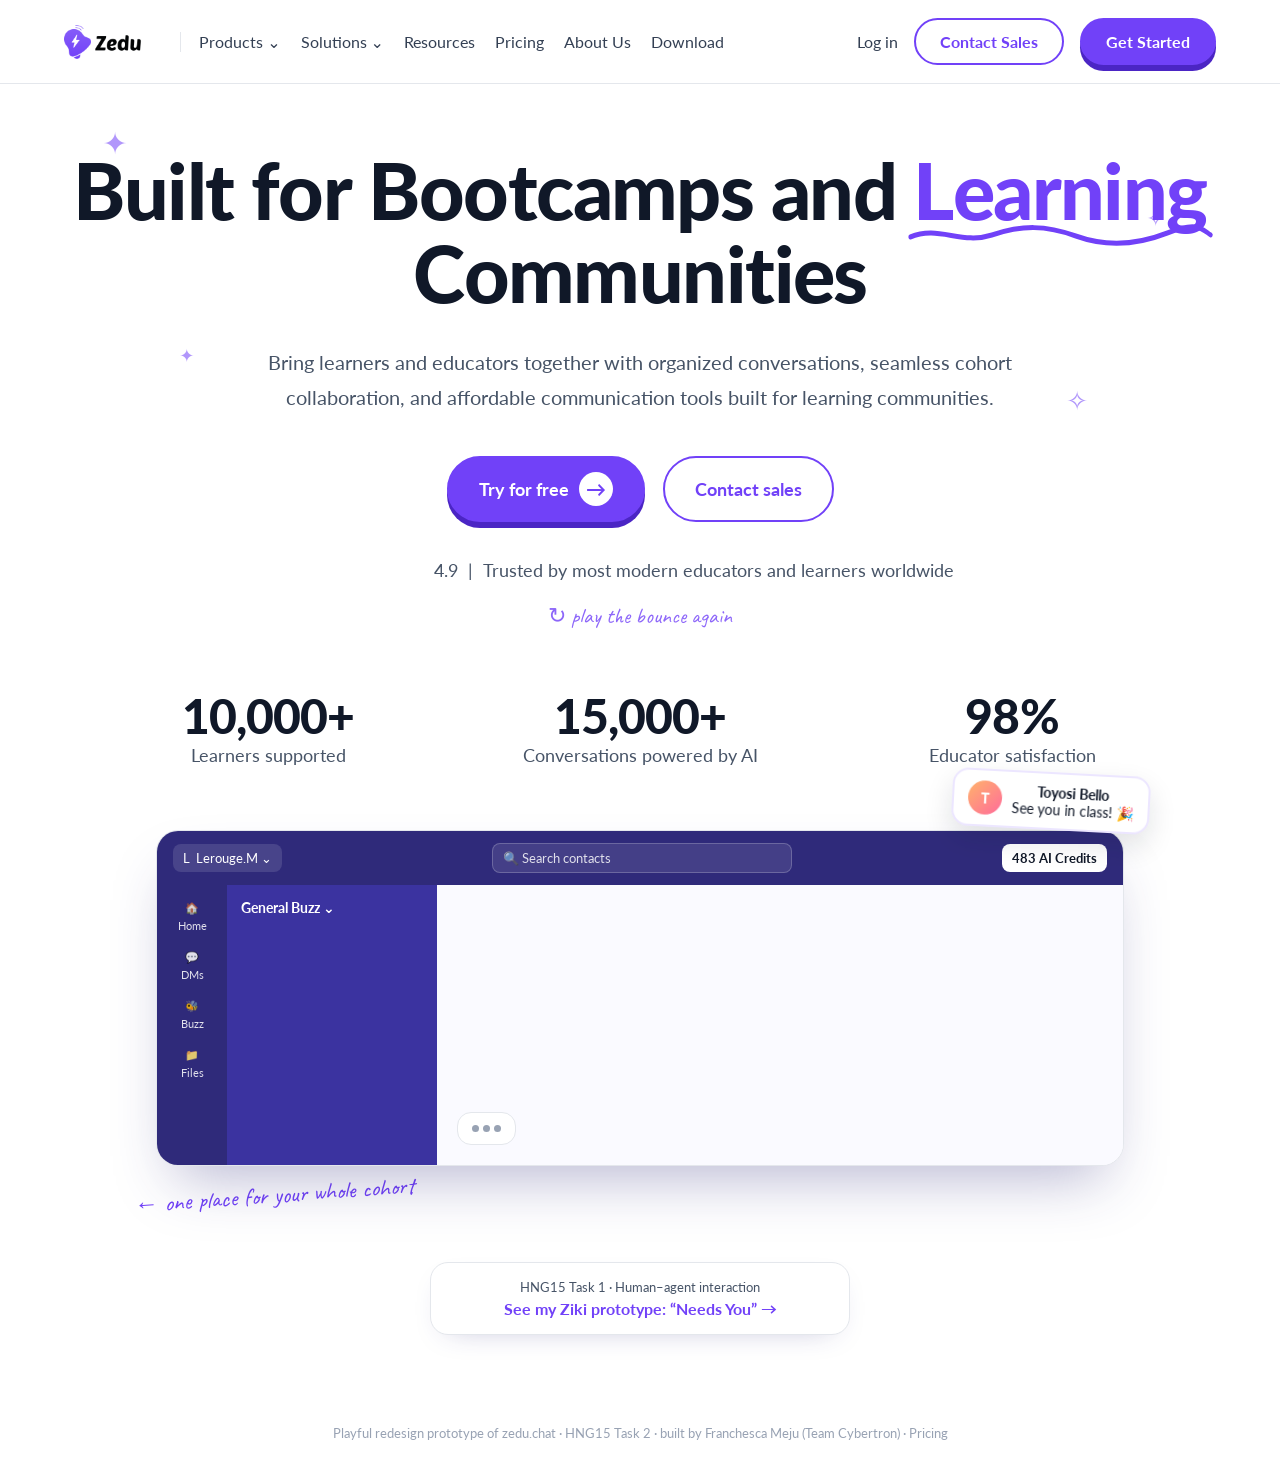
==== commit 3e513c10: "Link to the Ziki Needs You prototype from Home and Pricing Co-Authored-By: Claude Opus 5.5 <noreply@" ====
--- a/index.html
+++ b/index.html
@@ -220,6 +220,10 @@
     .squiggle path { stroke-dashoffset: 0; }
     .bubbles { display: none; }
   }
+  .other-task { display: flex; flex-direction: column; gap: 4px; max-width: 420px; margin: 56px auto 0; padding: 16px 20px; border: 1px solid var(--line); border-radius: 18px; background: #fff; text-align: center; box-shadow: 0 10px 30px -18px rgba(47,42,122,.35); transition: transform .2s, box-shadow .2s; }
+  .other-task span { font-size: 13px; color: var(--muted); }
+  .other-task b { color: var(--purple); font-size: 16px; }
+  .other-task:hover { transform: translateY(-2px); box-shadow: 0 14px 34px -16px rgba(47,42,122,.45); }
 </style>
 </head>
 <body>
@@ -285,6 +289,7 @@
     </div>
   </main>
 
+  <a class="other-task" href="ziki/"><span>HNG15 Task 1 · Human–agent interaction</span><b>See my Ziki prototype: “Needs You” →</b></a>
   <footer>Playful redesign prototype of zedu.chat · HNG15 Task 2 · built by Franchesca Meju (Team Cybertron)  · <a href="pricing.html">Pricing</a></footer>
 
 <script>
